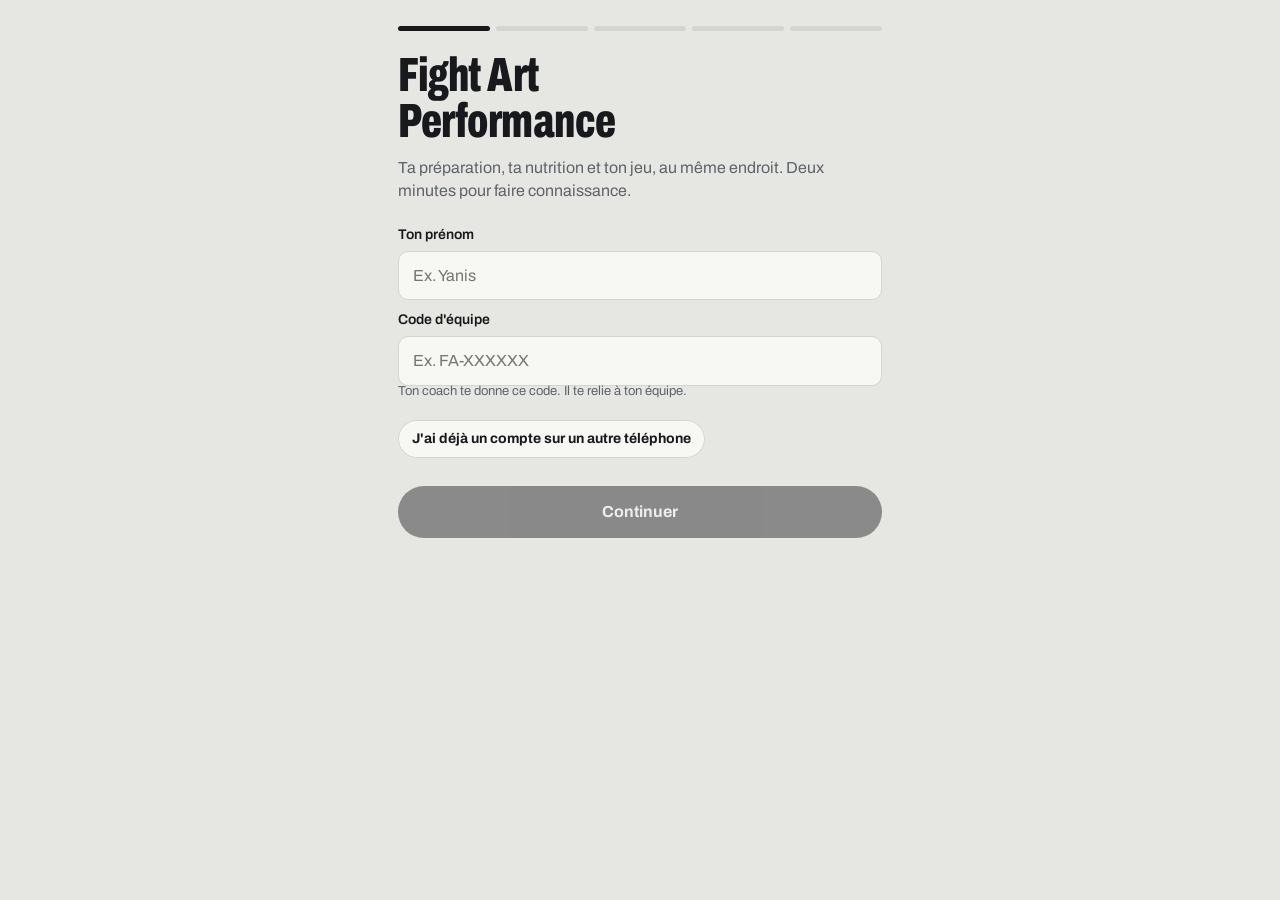
==== fight-art/index.html @ fb70a7e0 "Ajoute l'appli Fight Art Performance (dossier fight-art) Co-Authored-By: Claude Opus 5.5 <noreply@an" ====
<!doctype html>
<html lang="fr">
<head>
<meta charset="utf-8">
<meta name="viewport" content="width=device-width,initial-scale=1,viewport-fit=cover">
<title>Fight Art Performance</title>
<meta name="description" content="Préparation, nutrition et Fight IQ des fighters du club FIGHT ART.">
<meta name="theme-color" content="#E6E7E3" media="(prefers-color-scheme: light)">
<meta name="theme-color" content="#121416" media="(prefers-color-scheme: dark)">
<meta name="apple-mobile-web-app-capable" content="yes">
<meta name="mobile-web-app-capable" content="yes">
<meta name="apple-mobile-web-app-status-bar-style" content="default">
<meta name="apple-mobile-web-app-title" content="Fight Art">
<link rel="manifest" href="manifest.webmanifest">
<link rel="icon" href="icons/icon-192.png">
<link rel="apple-touch-icon" href="icons/apple-touch-icon.png">
<link rel="preload" href="fonts/archivo.ttf" as="font" type="font/ttf" crossorigin>
<link rel="stylesheet" href="css/app.css">
</head>
<body>
<div id="app" aria-live="polite"></div>
<div id="sheet-root"></div>
<div id="toast" role="status"></div>
<script type="module" src="js/app.js"></script>
</body>
</html>
---- fight-art/css/app.css ----
@font-face {
  font-family: "Archivo";
  src: url("../fonts/archivo.ttf") format("truetype");
  font-weight: 100 900;
  font-stretch: 62% 125%;
  font-display: swap;
}

:root {
  --concrete: #E6E7E3;
  --surface: #F7F7F4;
  --surface-2: #EEEFEB;
  --ink: #17191C;
  --muted: #5E636B;
  --line: #D3D5CF;
  --tape: #F2C12E;
  --tape-ink: #1E1A0C;
  --mat: #2C5E8F;
  --good: #2E8B57;
  --warn: #C9771F;
  --bad: #C8412F;
  --shadow-sheet: 0 -12px 40px rgba(23, 25, 28, .18);
  --r-lg: 20px;
  --r-md: 14px;
  --r-sm: 10px;
  --pad: 18px;
  --tabbar: 64px;
  --safe-b: env(safe-area-inset-bottom, 0px);
  --safe-t: env(safe-area-inset-top, 0px);
  color-scheme: light;
}

@media (prefers-color-scheme: dark) {
  :root:not([data-theme="light"]) {
    --concrete: #121416;
    --surface: #1C1F22;
    --surface-2: #24282C;
    --ink: #ECEDEA;
    --muted: #9AA0A6;
    --line: #30353A;
    --mat: #79A9DA;
    --good: #4FB37B;
    --warn: #E3963E;
    --bad: #E26A57;
    --shadow-sheet: 0 -12px 40px rgba(0, 0, 0, .5);
    color-scheme: dark;
  }
}
:root[data-theme="dark"] {
    --concrete: #121416;
    --surface: #1C1F22;
    --surface-2: #24282C;
    --ink: #ECEDEA;
    --muted: #9AA0A6;
    --line: #30353A;
    --mat: #79A9DA;
    --good: #4FB37B;
    --warn: #E3963E;
    --bad: #E26A57;
    --shadow-sheet: 0 -12px 40px rgba(0, 0, 0, .5);
    color-scheme: dark;
  }

* { box-sizing: border-box; }
html { -webkit-text-size-adjust: 100%; }
body {
  margin: 0;
  background: var(--concrete);
  color: var(--ink);
  font-family: "Archivo", system-ui, -apple-system, sans-serif;
  font-size: 16px;
  line-height: 1.45;
  font-variation-settings: "wdth" 100;
  -webkit-font-smoothing: antialiased;
  -webkit-tap-highlight-color: transparent;
  overscroll-behavior-y: none;
}
button, input, select, textarea { font: inherit; color: inherit; }
button { cursor: pointer; }
:focus-visible { outline: 3px solid var(--mat); outline-offset: 2px; border-radius: 6px; }
img { max-width: 100%; display: block; }

/* ---------- type ---------- */
.display {
  font-stretch: 66%;
  font-variation-settings: "wdth" 66;
  font-weight: 820;
  letter-spacing: -0.01em;
  line-height: .95;
}
h1, h2, h3 { margin: 0; }
h1 { font-size: 40px; }
h2 { font-size: 26px; }
h3 { font-size: 18px; font-weight: 650; }
.h-sec {
  font-stretch: 70%;
  font-variation-settings: "wdth" 70;
  font-weight: 780;
  font-size: 22px;
  line-height: 1.05;
  margin: 28px 0 10px;
}
.muted { color: var(--muted); }
.small { font-size: 14px; }
.tiny { font-size: 12.5px; }
.num { font-variant-numeric: tabular-nums; }
p { margin: 0 0 10px; }

/* ---------- shell ---------- */
#app { min-height: 100dvh; }
.screen {
  max-width: 560px;
  margin: 0 auto;
  padding: calc(var(--safe-t) + 14px) var(--pad) calc(var(--tabbar) + var(--safe-b) + 28px);
}
.topbar {
  display: flex;
  align-items: center;
  justify-content: space-between;
  gap: 12px;
  margin-bottom: 14px;
}
.brand {
  display: flex; align-items: center; gap: 10px;
  font-weight: 760; font-stretch: 75%; font-variation-settings: "wdth" 75;
  font-size: 15px;
}
.brand-mark {
  width: 30px; height: 30px; border-radius: 8px;
  background: #17191C; color: var(--tape);
  display: grid; place-items: center;
  font-weight: 900; font-size: 13px; font-stretch: 62%; font-variation-settings: "wdth" 62;
}
.avatar {
  width: 38px; height: 38px; border-radius: 50%;
  border: 0; background: var(--surface); color: var(--ink);
  font-weight: 700; display: grid; place-items: center;
  box-shadow: inset 0 0 0 1px var(--line);
}

/* tape: the one memorable element */
.tape {
  --tilt: -1.4deg;
  position: relative;
  display: block;
  background: var(--tape);
  color: var(--tape-ink);
  padding: 16px 20px 18px;
  transform: rotate(var(--tilt));
  margin: 10px -4px 22px;
  clip-path: polygon(0 4%, 2% 0, 5% 5%, 9% 1%, 13% 4%, 18% 0, 24% 3%, 31% 0, 38% 4%, 46% 1%, 53% 4%, 61% 0, 68% 3%, 76% 0, 83% 4%, 89% 1%, 95% 4%, 98% 0, 100% 3%, 100% 96%, 97% 100%, 93% 96%, 88% 100%, 82% 97%, 75% 100%, 68% 96%, 60% 100%, 52% 97%, 44% 100%, 37% 96%, 29% 100%, 22% 97%, 15% 100%, 9% 96%, 4% 100%, 0 97%);
}
.tape .tape-row { display: flex; align-items: flex-end; justify-content: space-between; gap: 12px; }
.tape .tape-date { font-size: 15px; font-weight: 600; }
.tape .tape-title { font-size: 34px; margin-top: 4px; }
.tape .tape-score { text-align: right; }
.tape .tape-score b { display: block; font-size: 56px; line-height: .85; }
.tape .tape-score span { font-size: 13px; font-weight: 600; }
.tape-small {
  --tilt: -1deg;
  display: inline-block;
  padding: 3px 10px 4px;
  background: var(--tape); color: var(--tape-ink);
  font-weight: 700; font-size: 13px;
  transform: rotate(var(--tilt));
  clip-path: polygon(0 8%, 4% 0, 12% 6%, 22% 0, 36% 5%, 52% 0, 66% 6%, 80% 0, 92% 5%, 100% 0, 100% 92%, 94% 100%, 82% 94%, 66% 100%, 50% 95%, 34% 100%, 20% 94%, 8% 100%, 0 94%);
}

/* tab bar */
.tabbar {
  position: fixed; left: 0; right: 0; bottom: 0; z-index: 30;
  height: calc(var(--tabbar) + var(--safe-b));
  padding-bottom: var(--safe-b);
  background: color-mix(in srgb, var(--surface) 92%, transparent);
  backdrop-filter: saturate(1.4) blur(14px);
  -webkit-backdrop-filter: saturate(1.4) blur(14px);
  border-top: 1px solid var(--line);
  display: flex; justify-content: center;
}
.tabbar-inner { display: grid; grid-template-columns: repeat(var(--tabs, 4), 1fr); width: 100%; max-width: 560px; }
.tab {
  border: 0; background: none; color: var(--muted);
  display: flex; flex-direction: column; align-items: center; justify-content: center; gap: 3px;
  font-size: 11.5px; font-weight: 600; position: relative;
}
.tab svg { width: 24px; height: 24px; }
.tab[aria-current="page"] { color: var(--ink); }
.tab[aria-current="page"]::before {
  content: ""; position: absolute; top: 6px; width: 34px; height: 30px; z-index: -1;
  background: var(--tape); transform: rotate(-3deg);
  clip-path: polygon(0 10%, 20% 0, 45% 8%, 70% 0, 100% 6%, 100% 92%, 75% 100%, 50% 93%, 25% 100%, 0 92%);
}

/* ---------- blocks ---------- */
.panel {
  background: var(--surface);
  border-radius: var(--r-lg);
  padding: 16px;
  border: 1px solid var(--line);
}
.panel + .panel { margin-top: 12px; }
.row { display: flex; align-items: center; gap: 12px; }
.row.between { justify-content: space-between; }
.stack > * + * { margin-top: 10px; }
.grid2 { display: grid; grid-template-columns: 1fr 1fr; gap: 10px; }
.grid3 { display: grid; grid-template-columns: repeat(3, 1fr); gap: 10px; }

/* program list: a sequence, so it's numbered */
.plan { list-style: none; margin: 0; padding: 0; counter-reset: step; }
.plan-item {
  counter-increment: step;
  display: grid; grid-template-columns: 34px 1fr auto; gap: 12px; align-items: center;
  padding: 14px 0; border-top: 1px solid var(--line);
}
.plan-item:first-child { border-top: 0; padding-top: 4px; }
.plan-item::before {
  content: counter(step);
  width: 34px; height: 34px; border-radius: 50%;
  display: grid; place-items: center;
  font-weight: 800; font-size: 15px;
  background: var(--surface-2); color: var(--ink);
}
.plan-item.done::before { content: "✓"; background: var(--good); color: #fff; }
.plan-item .t { font-weight: 650; }
.plan-item .d { font-size: 14px; color: var(--muted); }
.plan-item .go {
  border: 0; background: var(--ink); color: var(--surface);
  border-radius: 999px; padding: 8px 14px; font-weight: 650; font-size: 14px;
}

.badge {
  display: inline-flex; align-items: center; gap: 6px;
  font-size: 13px; font-weight: 650; padding: 4px 10px; border-radius: 999px;
  background: var(--surface-2);
}
.dot { width: 9px; height: 9px; border-radius: 50%; display: inline-block; }
.good { color: var(--good); } .warn { color: var(--warn); } .bad { color: var(--bad); }
.bg-good { background: var(--good); } .bg-warn { background: var(--warn); } .bg-bad { background: var(--bad); }

.notice {
  border-left: 4px solid var(--mat);
  background: var(--surface);
  padding: 12px 14px; border-radius: 0 var(--r-md) var(--r-md) 0;
  font-size: 15px;
}
.notice.is-alert { border-left-color: var(--bad); }
.notice.is-warn { border-left-color: var(--warn); }

/* meters */
.meter { margin-top: 12px; }
.meter-top { display: flex; justify-content: space-between; font-size: 14px; margin-bottom: 6px; }
.meter-top b { font-weight: 700; }
.bar { height: 10px; border-radius: 999px; background: var(--surface-2); overflow: hidden; }
.bar > i { display: block; height: 100%; border-radius: 999px; background: var(--ink); }
.bar.over > i { background: var(--warn); }

/* buttons & inputs */
.btn {
  display: inline-flex; align-items: center; justify-content: center; gap: 8px;
  border: 0; border-radius: 999px; padding: 14px 20px; min-height: 50px;
  background: var(--ink); color: var(--surface); font-weight: 700; font-size: 16px;
  text-decoration: none;
  white-space: nowrap;
}
.btn.block { width: 100%; }
.btn.tape-btn { background: var(--tape); color: var(--tape-ink); }
.btn.ghost { background: var(--surface); color: var(--ink); box-shadow: inset 0 0 0 1px var(--line); }
.btn.small { min-height: 38px; padding: 8px 14px; font-size: 14px; }
.btn:disabled { opacity: .45; }
.btn svg { width: 20px; height: 20px; }
.icon-btn {
  width: 42px; height: 42px; border-radius: 50%; border: 0;
  background: var(--surface-2); display: grid; place-items: center;
}
.icon-btn svg { width: 20px; height: 20px; }

label.field { display: block; }
label.field > span { display: block; font-size: 14px; font-weight: 600; margin-bottom: 6px; }
.input, select.input, textarea.input {
  width: 100%; min-height: 48px; padding: 12px 14px;
  border-radius: var(--r-sm); border: 1px solid var(--line);
  background: var(--surface); font-size: 16px;
}
.input:focus { outline: 2px solid var(--mat); outline-offset: 0; border-color: transparent; }
.hint { font-size: 13px; color: var(--muted); margin-top: 5px; }

/* segmented scale (1-5) */
.scale { display: grid; grid-template-columns: repeat(5, 1fr); gap: 6px; }
.scale button {
  min-height: 46px; border-radius: var(--r-sm); border: 1px solid var(--line);
  background: var(--surface); font-weight: 700; font-size: 17px;
}
.scale button[aria-pressed="true"] { background: var(--ink); color: var(--surface); border-color: var(--ink); }
.scale-legend { display: flex; justify-content: space-between; font-size: 12.5px; color: var(--muted); margin-top: 4px; }

.chips { display: flex; flex-wrap: wrap; gap: 8px; }
.chip {
  border: 1px solid var(--line); background: var(--surface);
  border-radius: 999px; padding: 9px 14px; font-weight: 600; font-size: 15px;
}
.chip[aria-pressed="true"] { background: var(--ink); color: var(--surface); border-color: var(--ink); }

/* lists */
.list { list-style: none; margin: 0; padding: 0; }
.list li { display: flex; align-items: center; justify-content: space-between; gap: 12px; padding: 12px 0; border-top: 1px solid var(--line); }
.list li:first-child { border-top: 0; }
.list .meta { font-size: 13.5px; color: var(--muted); }
.list .right { text-align: right; font-variant-numeric: tabular-nums; }
.food-thumb { width: 42px; height: 42px; border-radius: 10px; object-fit: cover; background: var(--surface-2); flex: none; }

/* sheet */
.sheet-backdrop {
  position: fixed; inset: 0; z-index: 50; background: rgba(10, 11, 12, .45);
  display: flex; align-items: flex-end; justify-content: center;
  animation: fade .18s ease-out;
}
.sheet {
  width: 100%; max-width: 560px; max-height: 92dvh; overflow: auto;
  background: var(--concrete); border-radius: 24px 24px 0 0;
  padding: 10px var(--pad) calc(var(--safe-b) + 22px);
  box-shadow: var(--shadow-sheet);
  animation: rise .26s cubic-bezier(.2, .8, .2, 1);
}
.sheet-grip { width: 42px; height: 5px; border-radius: 9px; background: var(--line); margin: 4px auto 12px; }
.sheet-head { display: flex; align-items: center; justify-content: space-between; margin-bottom: 14px; gap: 10px; }
@keyframes rise { from { transform: translateY(40px); opacity: .4; } to { transform: none; opacity: 1; } }
@keyframes fade { from { opacity: 0; } to { opacity: 1; } }

#toast {
  position: fixed; left: 50%; bottom: calc(var(--tabbar) + var(--safe-b) + 14px); z-index: 60;
  transform: translate(-50%, 20px); opacity: 0; pointer-events: none;
  background: var(--ink); color: var(--surface); padding: 11px 18px; border-radius: 999px;
  font-weight: 650; font-size: 15px; transition: .22s ease;
  max-width: calc(100% - 32px);
}
#toast.show { opacity: 1; transform: translate(-50%, 0); }

/* scanner */
.scanner { position: relative; border-radius: var(--r-lg); overflow: hidden; background: #000; aspect-ratio: 3 / 4; }
.scanner video { width: 100%; height: 100%; object-fit: cover; }
.scanner .frame {
  position: absolute; left: 12%; right: 12%; top: 38%; height: 22%;
  border: 3px solid var(--tape); border-radius: 12px;
  box-shadow: 0 0 0 999px rgba(0, 0, 0, .35);
}

/* timer */
.timer-face { text-align: center; padding: 18px 0 8px; }
.timer-phase { font-weight: 700; font-size: 18px; }
.timer-clock { font-size: 96px; line-height: 1; font-variant-numeric: tabular-nums; }
.timer-round { color: var(--muted); font-weight: 600; }
.timer-full { min-height: 100dvh; display: flex; flex-direction: column; justify-content: center; transition: background .3s; }
.timer-full.work { background: var(--tape); color: var(--tape-ink); }
.timer-full.rest { background: var(--concrete); }

/* chart */
.spark { width: 100%; height: 120px; display: block; }
.spark .ln { fill: none; stroke: var(--ink); stroke-width: 2.5; }
.spark .pt { fill: var(--ink); }
.spark .gd { stroke: var(--line); stroke-width: 1; }
.spark text { fill: var(--muted); font-size: 11px; }

.week { display: grid; grid-template-columns: repeat(7, 1fr); gap: 6px; }
.day {
  border: 1px solid var(--line); background: var(--surface); border-radius: var(--r-md);
  padding: 8px 4px; text-align: center; min-height: 82px;
  display: flex; flex-direction: column; align-items: center; gap: 4px;
}
.day b { font-size: 13px; }
.day .k { font-size: 11px; color: var(--muted); line-height: 1.2; }
.day.today { background: var(--ink); color: var(--surface); border-color: var(--ink); }
.day.today .k { color: color-mix(in srgb, var(--surface) 75%, transparent); }

.ex { padding: 14px 0; border-top: 1px solid var(--line); }
.ex:first-child { border-top: 0; }
.ex-head { display: flex; justify-content: space-between; gap: 10px; align-items: baseline; }
.ex-name { font-weight: 700; }
.ex-presc { font-variant-numeric: tabular-nums; color: var(--muted); font-size: 14px; }
.sets { display: flex; gap: 6px; flex-wrap: wrap; margin-top: 8px; }
.set {
  min-width: 52px; min-height: 40px; border-radius: 10px; border: 1px solid var(--line);
  background: var(--surface); font-weight: 700; font-size: 14px; padding: 0 8px;
}
.set[aria-pressed="true"] { background: var(--good); color: #fff; border-color: var(--good); }

.onb { max-width: 520px; margin: 0 auto; padding: calc(var(--safe-t) + 26px) var(--pad) 40px; }
.steps-dots { display: flex; gap: 6px; margin-bottom: 22px; }
.steps-dots i { height: 5px; flex: 1; border-radius: 9px; background: var(--line); }
.steps-dots i.on { background: var(--ink); }

.fighter-row { display: grid; grid-template-columns: 42px 1fr auto; gap: 12px; align-items: center; padding: 12px 0; border-top: 1px solid var(--line); }
.fighter-row:first-child { border-top: 0; }
.fighter-row .avatar { width: 42px; height: 42px; }
.empty { text-align: center; padding: 26px 10px; color: var(--muted); }
.empty .btn { margin-top: 12px; }

@media (prefers-reduced-motion: reduce) {
  *, *::before, *::after { animation: none !important; transition: none !important; }
  .tape, .tape-small { transform: none; }
}
@media (min-width: 700px) {
  h1 { font-size: 48px; }
}

.grid2 > .panel, .grid3 > .panel { margin-top: 0; }
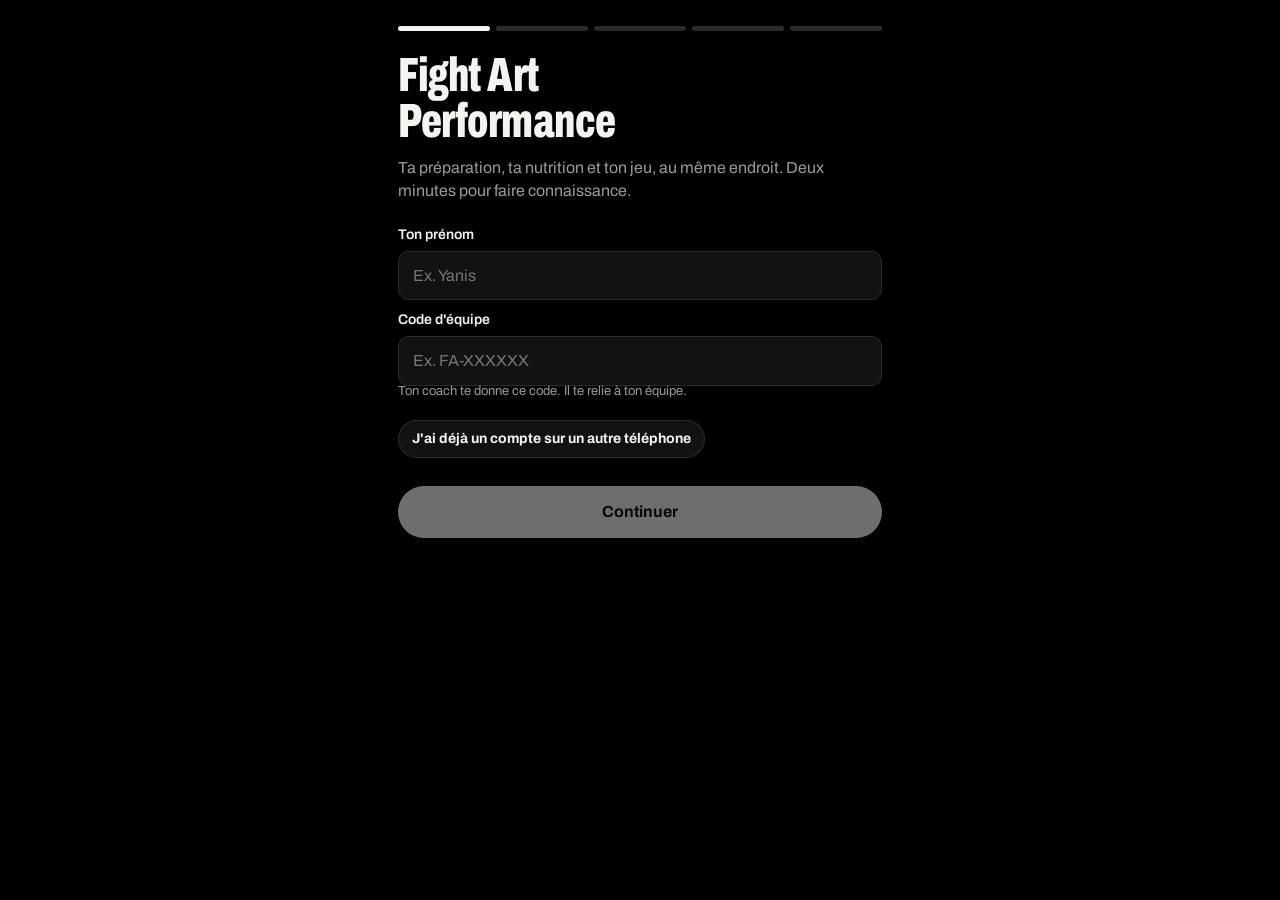
==== commit cab7feff: "Fight Art Performance : Academy, couleurs noir et vert lime, nouvelle icône Co-Authored-By: Claude O" ====
--- a/fight-art/index.html
+++ b/fight-art/index.html
@@ -5,11 +5,10 @@
 <meta name="viewport" content="width=device-width,initial-scale=1,viewport-fit=cover">
 <title>Fight Art Performance</title>
 <meta name="description" content="Préparation, nutrition et Fight IQ des fighters du club FIGHT ART.">
-<meta name="theme-color" content="#E6E7E3" media="(prefers-color-scheme: light)">
-<meta name="theme-color" content="#121416" media="(prefers-color-scheme: dark)">
+<meta name="theme-color" content="#000000">
 <meta name="apple-mobile-web-app-capable" content="yes">
 <meta name="mobile-web-app-capable" content="yes">
-<meta name="apple-mobile-web-app-status-bar-style" content="default">
+<meta name="apple-mobile-web-app-status-bar-style" content="black-translucent">
 <meta name="apple-mobile-web-app-title" content="Fight Art">
 <link rel="manifest" href="manifest.webmanifest">
 <link rel="icon" href="icons/icon-192.png">
--- a/fight-art/css/app.css
+++ b/fight-art/css/app.css
@@ -7,19 +7,20 @@
 }
 
 :root {
-  --concrete: #E6E7E3;
-  --surface: #F7F7F4;
-  --surface-2: #EEEFEB;
-  --ink: #17191C;
-  --muted: #5E636B;
-  --line: #D3D5CF;
-  --tape: #F2C12E;
-  --tape-ink: #1E1A0C;
-  --mat: #2C5E8F;
-  --good: #2E8B57;
-  --warn: #C9771F;
-  --bad: #C8412F;
-  --shadow-sheet: 0 -12px 40px rgba(23, 25, 28, .18);
+  /* Marque FIGHT ART : noir et vert lime. Un seul thème, assumé. */
+  --concrete: #000000;
+  --surface: #121212;
+  --surface-2: #1D1D1D;
+  --ink: #F3F4EF;
+  --muted: #9A9C96;
+  --line: #2A2B28;
+  --tape: #B9F650;
+  --tape-ink: #0A0A0A;
+  --mat: #B9F650;
+  --good: #5CCB7E;
+  --warn: #F0A23B;
+  --bad: #F2604B;
+  --shadow-sheet: 0 -12px 40px rgba(0, 0, 0, .7);
   --r-lg: 20px;
   --r-md: 14px;
   --r-sm: 10px;
@@ -27,39 +28,8 @@
   --tabbar: 64px;
   --safe-b: env(safe-area-inset-bottom, 0px);
   --safe-t: env(safe-area-inset-top, 0px);
-  color-scheme: light;
-}
-
-@media (prefers-color-scheme: dark) {
-  :root:not([data-theme="light"]) {
-    --concrete: #121416;
-    --surface: #1C1F22;
-    --surface-2: #24282C;
-    --ink: #ECEDEA;
-    --muted: #9AA0A6;
-    --line: #30353A;
-    --mat: #79A9DA;
-    --good: #4FB37B;
-    --warn: #E3963E;
-    --bad: #E26A57;
-    --shadow-sheet: 0 -12px 40px rgba(0, 0, 0, .5);
-    color-scheme: dark;
-  }
-}
-:root[data-theme="dark"] {
-    --concrete: #121416;
-    --surface: #1C1F22;
-    --surface-2: #24282C;
-    --ink: #ECEDEA;
-    --muted: #9AA0A6;
-    --line: #30353A;
-    --mat: #79A9DA;
-    --good: #4FB37B;
-    --warn: #E3963E;
-    --bad: #E26A57;
-    --shadow-sheet: 0 -12px 40px rgba(0, 0, 0, .5);
-    color-scheme: dark;
-  }
+  color-scheme: dark;
+}
 
 * { box-sizing: border-box; }
 html { -webkit-text-size-adjust: 100%; }
@@ -127,7 +97,7 @@
 }
 .brand-mark {
   width: 30px; height: 30px; border-radius: 8px;
-  background: #17191C; color: var(--tape);
+  background: var(--tape); color: var(--tape-ink);
   display: grid; place-items: center;
   font-weight: 900; font-size: 13px; font-stretch: 62%; font-variation-settings: "wdth" 62;
 }
@@ -403,3 +373,13 @@
 }
 
 .grid2 > .panel, .grid3 > .panel { margin-top: 0; }
+
+/* Academy */
+.seq { display: inline-flex; flex-wrap: wrap; gap: 4px; margin-top: 6px; }
+.mv { display: inline-block; padding: 3px 9px; border-radius: 8px; background: var(--surface-2); border: 1px solid var(--line); font-weight: 700; font-size: 13px; font-variant-numeric: tabular-nums; }
+.bul { margin: 4px 0 0; padding-left: 18px; font-size: 14px; }
+.bul li { margin: 2px 0; }
+@media (max-width: 420px) { .zone-grid { grid-template-columns: 1fr; } }
+.timer-full.work { background: var(--tape); color: var(--tape-ink); }
+.tab[aria-current="page"] svg { color: var(--tape-ink); }
+.tab span { white-space: nowrap; }
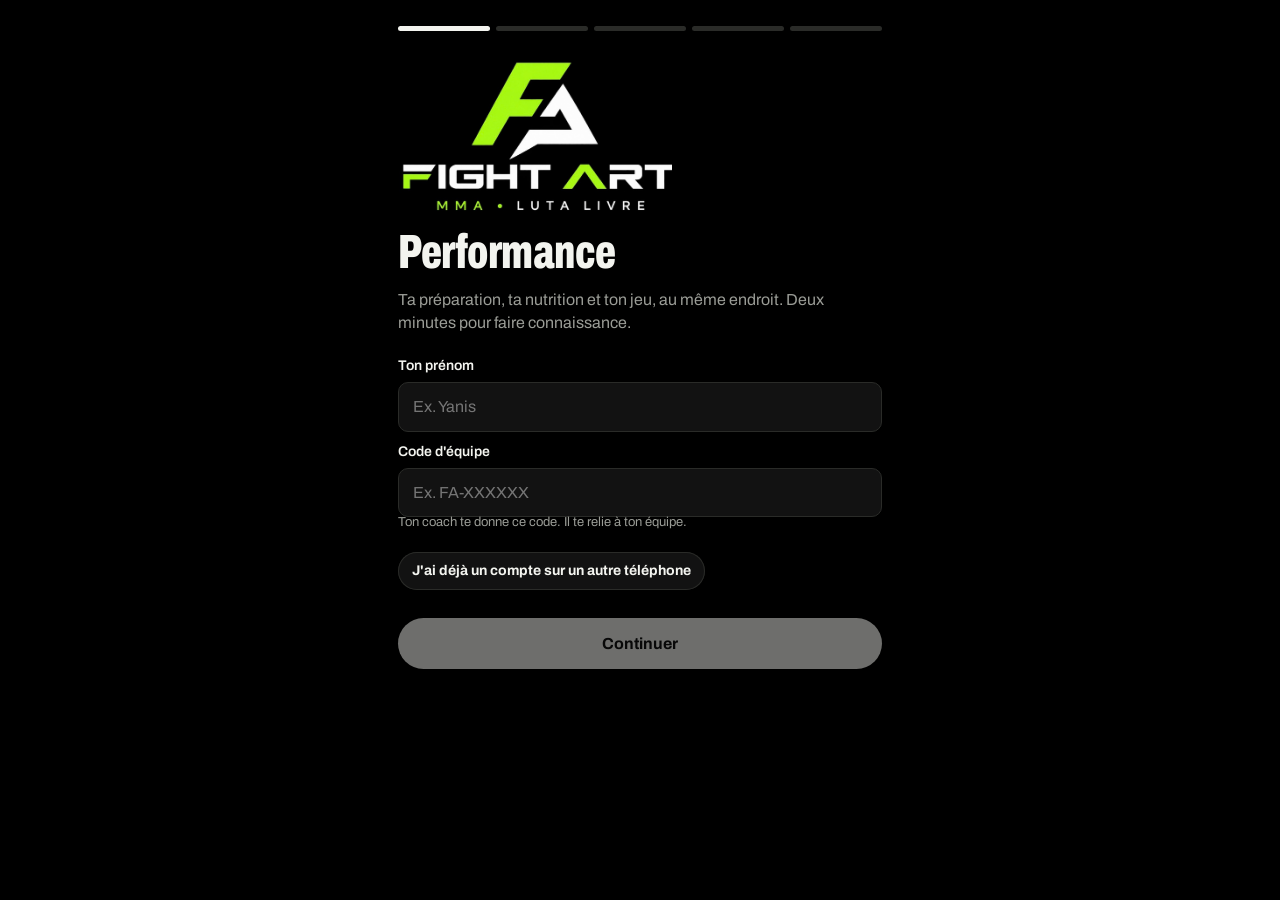
==== commit f0f416eb: "Fight Art: mises à jour fiables (cache), rôle synchronisé, sauvegarde visible, bannière, insignes, m" ====
--- a/fight-art/index.html
+++ b/fight-art/index.html
@@ -21,5 +21,20 @@
 <div id="sheet-root"></div>
 <div id="toast" role="status"></div>
 <script type="module" src="js/app.js"></script>
+<script>
+  // Filet de sécurité : si l'appli ne démarre pas (mise à jour incomplète), on propose de la recharger proprement.
+  setTimeout(function () {
+    if (window.FAP_BOOTED) return;
+    var app = document.getElementById("app");
+    app.innerHTML = '<div style="padding:40px 20px;text-align:center"><p style="font-size:18px;font-weight:700">L\'appli se met à jour</p><p style="color:#9A9C96">Touche le bouton pour terminer la mise à jour. Tes données ne sont pas effacées.</p><button id="fap-fix" style="margin-top:16px;padding:14px 22px;border-radius:999px;border:0;background:#B8F34B;font-weight:700;font-size:16px">Recharger l\'appli</button></div>';
+    document.getElementById("fap-fix").onclick = function () {
+      var done = function () { location.replace(location.pathname + "?v=" + Date.now()); };
+      Promise.all([
+        navigator.serviceWorker ? navigator.serviceWorker.getRegistrations().then(function (rs) { return Promise.all(rs.map(function (r) { return r.unregister(); })); }) : null,
+        window.caches ? caches.keys().then(function (ks) { return Promise.all(ks.map(function (k) { return caches.delete(k); })); }) : null,
+      ]).then(done, done);
+    };
+  }, 6000);
+</script>
 </body>
 </html>
--- a/fight-art/css/app.css
+++ b/fight-art/css/app.css
@@ -14,9 +14,9 @@
   --ink: #F3F4EF;
   --muted: #9A9C96;
   --line: #2A2B28;
-  --tape: #B9F650;
+  --tape: #B8F34B;
   --tape-ink: #0A0A0A;
-  --mat: #B9F650;
+  --mat: #B8F34B;
   --good: #5CCB7E;
   --warn: #F0A23B;
   --bad: #F2604B;
@@ -95,12 +95,8 @@
   font-weight: 760; font-stretch: 75%; font-variation-settings: "wdth" 75;
   font-size: 15px;
 }
-.brand-mark {
-  width: 30px; height: 30px; border-radius: 8px;
-  background: var(--tape); color: var(--tape-ink);
-  display: grid; place-items: center;
-  font-weight: 900; font-size: 13px; font-stretch: 62%; font-variation-settings: "wdth" 62;
-}
+.brand-mark { width: 32px; height: 32px; border-radius: 8px; display: block; box-shadow: inset 0 0 0 1px var(--line); }
+.onb-logo { display: block; width: min(280px, 80%); height: auto; margin: 4px 0 14px -6px; }
 .avatar {
   width: 38px; height: 38px; border-radius: 50%;
   border: 0; background: var(--surface); color: var(--ink);
@@ -383,3 +379,72 @@
 .timer-full.work { background: var(--tape); color: var(--tape-ink); }
 .tab[aria-current="page"] svg { color: var(--tape-ink); }
 .tab span { white-space: nowrap; }
+
+.answer { border-left: 4px solid var(--tape); background: var(--surface-2); border-radius: 0 var(--r-md) var(--r-md) 0; padding: 12px 14px; font-size: 15px; }
+.answer p { margin: 0 0 8px; } .answer p:last-child { margin: 0; }
+.assist-cta { cursor: pointer; color: inherit; font: inherit; }
+
+/* systèmes */
+.sys-h { margin: 18px 0 8px; font-size: 15px; font-weight: 700; color: var(--muted); }
+.risk { border: 1px solid var(--line); border-left: 4px solid var(--bad); border-radius: 0 var(--r-md) var(--r-md) 0; padding: 10px 12px; margin-top: 8px; background: var(--surface); }
+.open-chip { border-color: var(--tape); }
+.risk-chip { border-color: var(--bad); }
+.link { background: none; border: 0; padding: 0; color: var(--tape); font-weight: 700; text-decoration: underline; text-underline-offset: 3px; }
+.tree { position: relative; padding-left: 4px; }
+.tree .node { border-radius: 12px; padding: 9px 12px; font-size: 14px; border: 1px solid var(--line); background: var(--surface-2); }
+.tree .node.root { background: var(--tape); color: var(--tape-ink); border-color: var(--tape); }
+.tree .branch { position: relative; margin: 10px 0 0 18px; padding-left: 14px; border-left: 2px solid var(--line); display: grid; gap: 6px; }
+.tree .branch::before { content: ""; position: absolute; left: -2px; top: -10px; height: 10px; border-left: 2px solid var(--line); }
+.tree .node.them { border-color: var(--bad); }
+.tree .node.me { border-color: var(--tape); }
+.sys-card { border: 1px solid var(--line); border-radius: var(--r-md); padding: 10px 12px; background: var(--surface-2); }
+.sys-card summary { cursor: pointer; list-style: none; }
+.sys-card summary::-webkit-details-marker { display: none; }
+.sys-card[open] summary { margin-bottom: 10px; }
+input[type="checkbox"], input[type="range"] { accent-color: var(--tape); }
+
+a.icon-btn { color: var(--ink); text-decoration: none; }
+
+.disc-grid { gap: 8px; }
+.disc-grid .btn { padding-left: 8px; padding-right: 8px; }
+.steps-mini { margin: 0; padding-left: 20px; display: grid; gap: 4px; }
+.badge.lvl-adv { background: color-mix(in srgb, var(--bad) 22%, transparent); color: var(--ink); }
+
+.choice { display: grid; gap: 4px; width: 100%; text-align: left; margin-top: 10px; padding: 14px 16px; border-radius: var(--r-md); border: 1px solid var(--line); background: var(--surface-2); color: var(--ink); font: inherit; font-size: 14px; cursor: pointer; }
+.choice b { font-size: 18px; }
+.choice:active, .choice:hover { border-color: var(--tape); }
+.scen .field { margin-top: 8px; }
+
+.avatar-btn { border: 0; padding: 0; background: none; border-radius: 50%; cursor: pointer; }
+.avatar.has-photo { overflow: hidden; padding: 0; background: var(--surface-2); }
+.avatar.has-photo img { width: 100%; height: 100%; object-fit: cover; display: block; }
+.avatar-xl { width: 88px !important; height: 88px !important; font-size: 30px; }
+.photo-edit { display: flex; align-items: center; gap: 16px; margin-bottom: 16px; }
+.photo-edit label.btn { cursor: pointer; }
+
+/* carte de profil */
+.pcard { border-radius: var(--r-md); overflow: hidden; background: var(--surface); border: 1px solid var(--line); }
+.pcard-banner { height: 112px; background: var(--surface-2); }
+.pcard-banner img { width: 100%; height: 100%; object-fit: cover; display: block; }
+.pcard-banner.is-default { background: repeating-linear-gradient(-28deg, #000 0 18px, #0d0d0d 18px 36px), #000; position: relative; }
+.pcard-banner.is-default::after { content: ""; position: absolute; left: -10%; right: -10%; top: 44px; height: 26px; background: var(--tape); transform: rotate(-4deg); clip-path: polygon(0 12%, 4% 0, 100% 6%, 97% 100%, 2% 90%); }
+.pcard-body { padding: 0 16px 16px; }
+.pcard-avatar { margin-top: -44px; border: 3px solid var(--surface); position: relative; }
+.pcard-name { font-weight: 800; font-size: 22px; margin-top: 6px; }
+.pcard-badges { display: flex; flex-wrap: wrap; gap: 6px; margin-top: 8px; }
+.insigne { display: inline-block; padding: 4px 10px; border-radius: 999px; font-size: 12px; font-weight: 700; color: var(--tape); border: 1.5px solid var(--tape); background: color-mix(in srgb, var(--tape) 10%, transparent); }
+/* modèles UFC */
+.winbar { display: flex; height: 12px; border-radius: 6px; overflow: hidden; background: var(--surface-2); }
+.winbar i, .dot.ko, .dot.sub, .dot.dec { display: inline-block; }
+.winbar .ko, .dot.ko { background: var(--bad); }
+.winbar .sub, .dot.sub { background: var(--tape); }
+.winbar .dec, .dot.dec { background: var(--muted); }
+.dot.ko, .dot.sub, .dot.dec { width: 9px; height: 9px; border-radius: 50%; }
+.mbar { display: grid; grid-template-columns: 70px 1fr 48px; align-items: center; gap: 10px; margin: 6px 0; }
+.mbar-track { position: relative; height: 10px; border-radius: 5px; background: var(--surface-2); }
+.mbar-track i { position: absolute; left: 0; top: 0; bottom: 0; border-radius: 5px; background: var(--tape); }
+.mbar-track b { position: absolute; top: -3px; bottom: -3px; width: 2px; background: var(--ink); }
+table.stats { width: 100%; border-collapse: collapse; font-size: 14px; }
+table.stats th { text-align: left; font-size: 12px; color: var(--muted); font-weight: 600; padding: 4px 0; }
+table.stats td { padding: 8px 4px 8px 0; border-top: 1px solid var(--line); vertical-align: top; }
+table.stats td.num { white-space: nowrap; }
